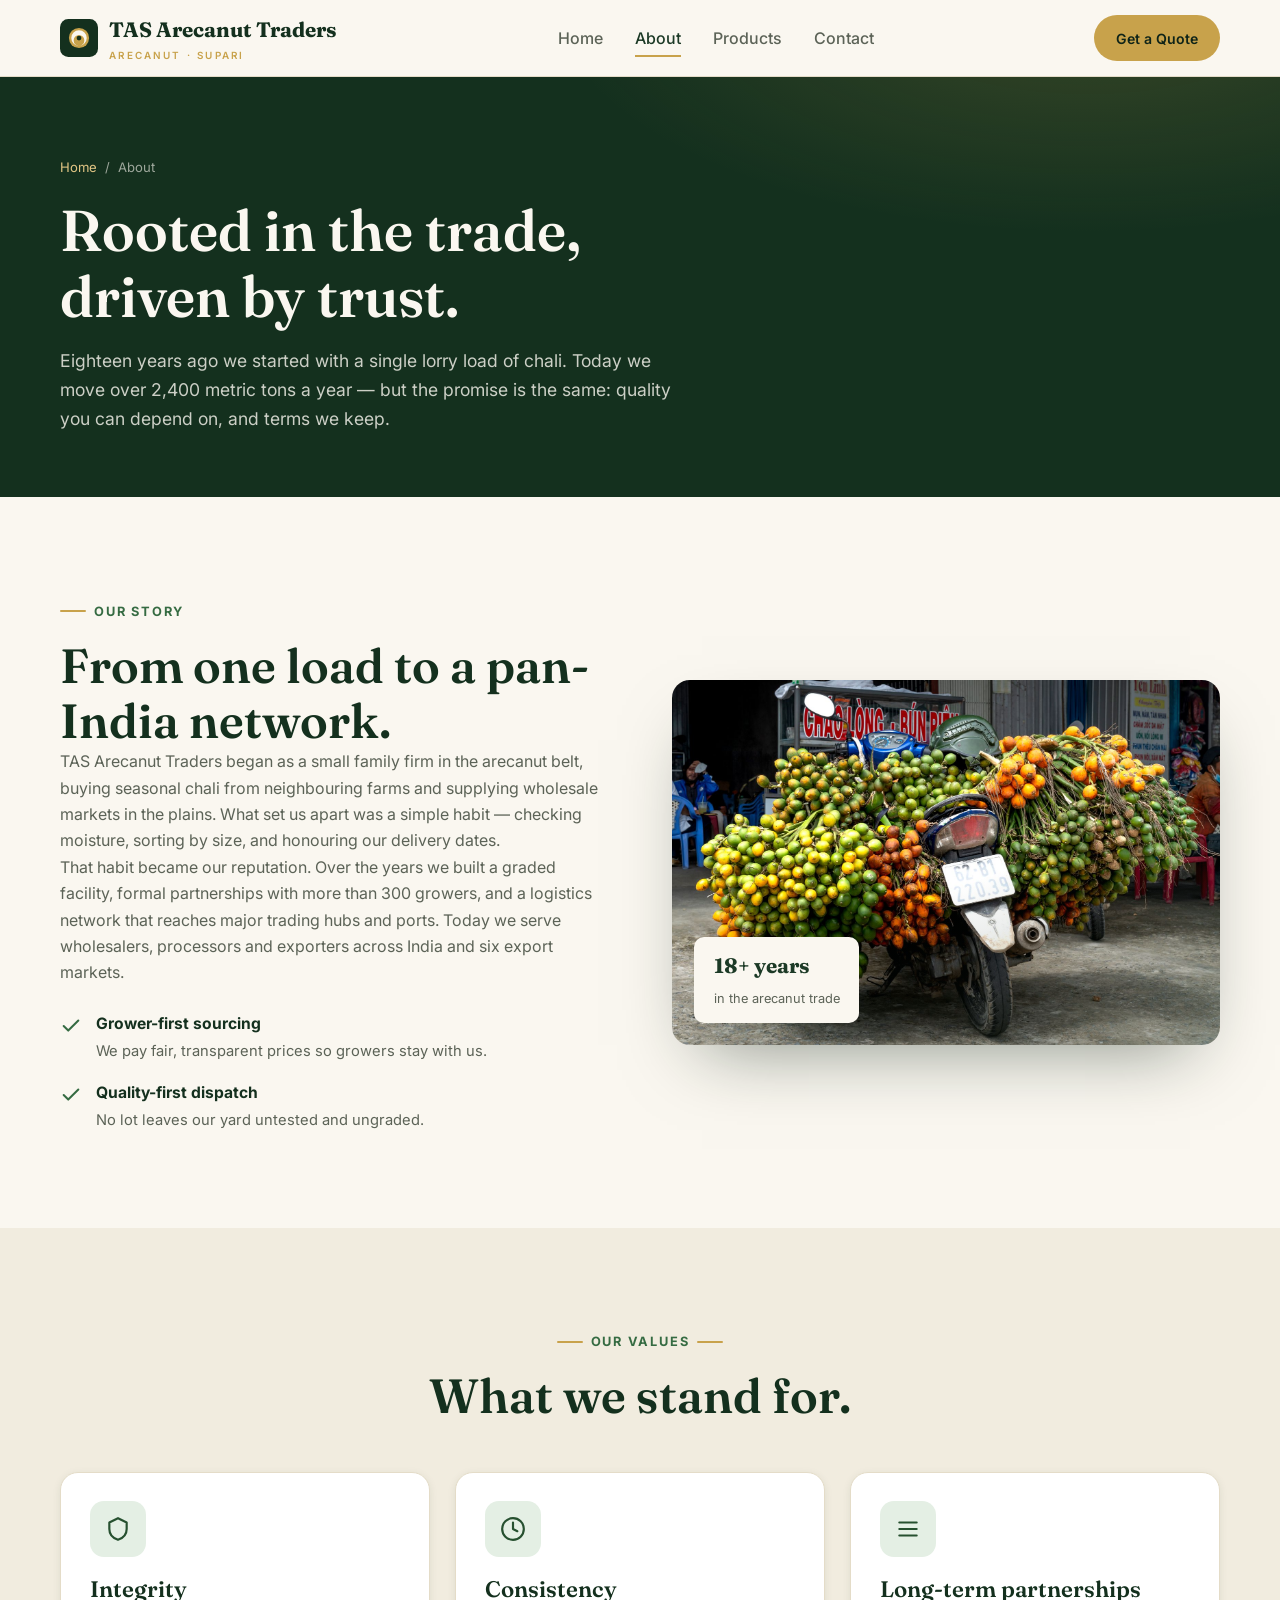
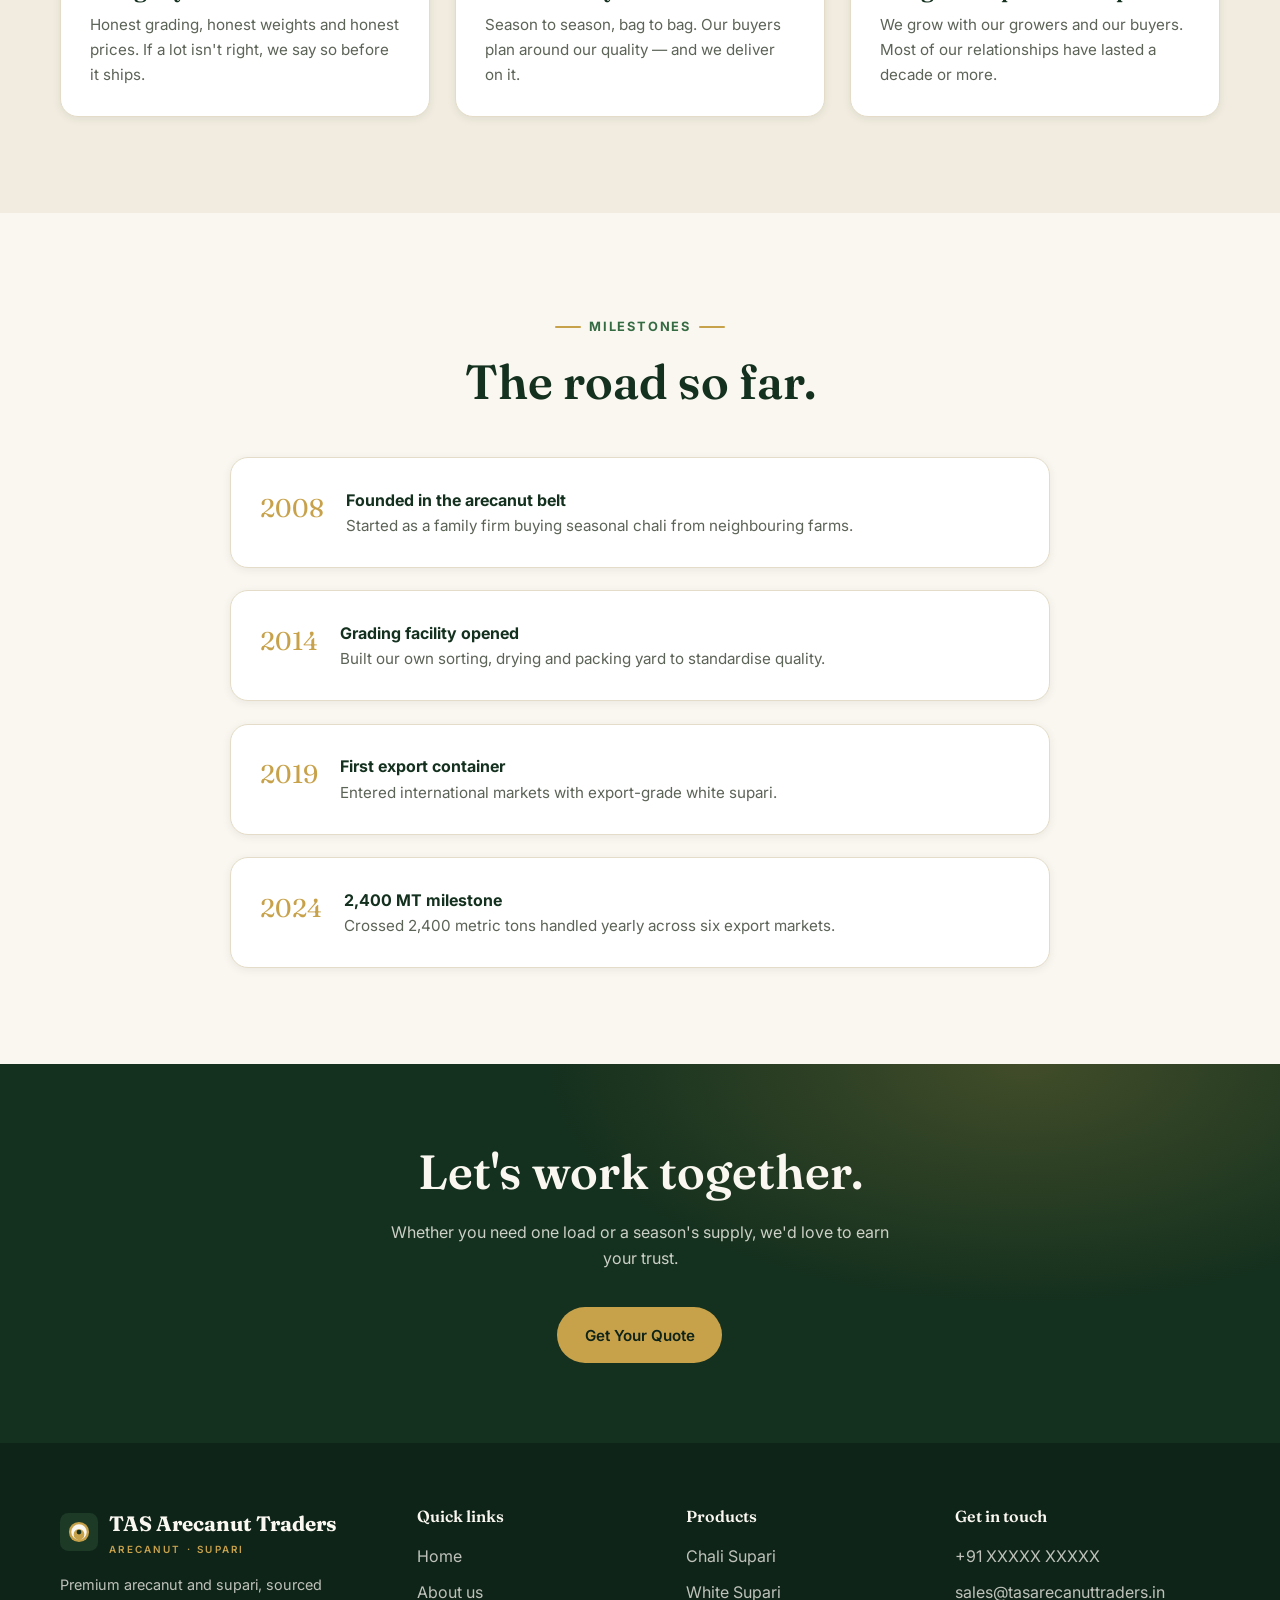
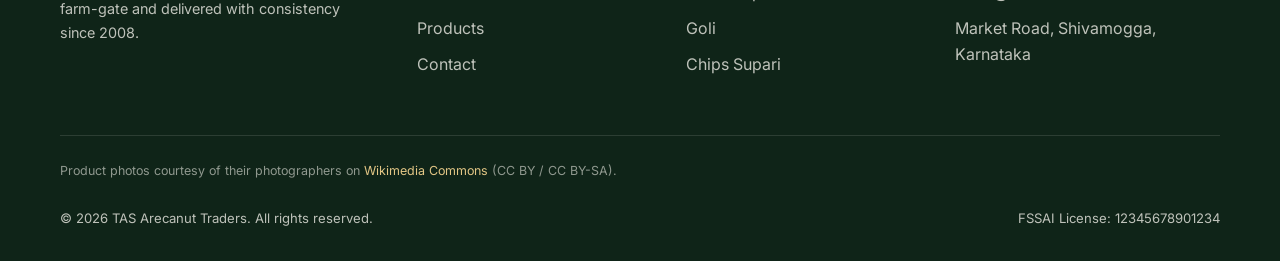
==== about.html @ ce51eee0 "TAS Arecanut Traders - company website" ====
<!DOCTYPE html>
<html lang="en">
<head>
  <meta charset="UTF-8">
  <meta name="viewport" content="width=device-width, initial-scale=1.0">
  <title>About Us — TAS Arecanut Traders</title>
  <meta name="description" content="Learn about TAS Arecanut Traders — 18 years of arecanut and supari trading, direct farm sourcing, and a commitment to consistent quality.">
  <link rel="icon" type="image/svg+xml" href="assets/favicon.svg">
  <link rel="preconnect" href="https://fonts.googleapis.com">
  <link rel="preconnect" href="https://fonts.gstatic.com" crossorigin>
  <link href="https://fonts.googleapis.com/css2?family=Fraunces:ital,wght@0,500;0,600;0,700;1,500&family=Inter:wght@400;500;600;700&display=swap" rel="stylesheet">
  <link rel="stylesheet" href="css/styles.css">
</head>
<body>

  <header class="site-header">
    <div class="container nav">
      <a class="brand" href="index.html">
        <svg viewBox="0 0 64 64" aria-hidden="true">
          <rect width="64" height="64" rx="14" fill="#14301e"/>
          <circle cx="32" cy="32" r="17" fill="#c8a24b"/>
          <path d="M32 19a13 13 0 1 0 0 26 9 9 0 0 1 0-18 9 9 0 0 1 0 18 13 13 0 1 0 0-26z" fill="#faf7f0"/>
          <circle cx="32" cy="32" r="4" fill="#14301e"/>
        </svg>
        <span>
          TAS Arecanut Traders
          <span class="brand-sub">Arecanut · Supari</span>
        </span>
      </a>
      <nav class="nav-links" aria-label="Primary">
        <a href="index.html">Home</a>
        <a href="about.html" class="active">About</a>
        <a href="products.html">Products</a>
        <a href="contact.html">Contact</a>
      </nav>
      <div class="nav-cta">
        <a href="contact.html" class="btn btn-gold">Get a Quote</a>
        <button class="nav-toggle" aria-label="Toggle menu">
          <span></span><span></span><span></span>
        </button>
      </div>
    </div>
  </header>

  <!-- ============ Page hero ============ -->
  <section class="page-hero">
    <div class="container reveal">
      <nav class="breadcrumb" aria-label="Breadcrumb">
        <a href="index.html">Home</a><span>/</span><span>About</span>
      </nav>
      <h1>Rooted in the trade,<br>driven by trust.</h1>
      <p>Eighteen years ago we started with a single lorry load of chali. Today we move over 2,400 metric tons a year — but the promise is the same: quality you can depend on, and terms we keep.</p>
    </div>
  </section>

  <!-- ============ Story ============ -->
  <section class="section">
    <div class="container split">
      <div class="reveal">
        <p class="kicker">Our story</p>
        <h2>From one load to a pan-India network.</h2>
        <p class="lede" style="color:var(--muted)">
          TAS Arecanut Traders began as a small family firm in the arecanut belt, buying
          seasonal chali from neighbouring farms and supplying wholesale markets in the
          plains. What set us apart was a simple habit — checking moisture, sorting by
          size, and honouring our delivery dates.
        </p>
        <p class="lede" style="color:var(--muted)">
          That habit became our reputation. Over the years we built a graded facility,
          formal partnerships with more than 300 growers, and a logistics network that
          reaches major trading hubs and ports. Today we serve wholesalers, processors
          and exporters across India and six export markets.
        </p>
        <ul class="feature-list">
          <li>
            <svg width="22" height="22" viewBox="0 0 24 24" fill="none" stroke="currentColor" stroke-width="2.2" stroke-linecap="round" stroke-linejoin="round"><path d="M20 6L9 17l-5-5"/></svg>
            <div><b>Grower-first sourcing</b><span>We pay fair, transparent prices so growers stay with us.</span></div>
          </li>
          <li>
            <svg width="22" height="22" viewBox="0 0 24 24" fill="none" stroke="currentColor" stroke-width="2.2" stroke-linecap="round" stroke-linejoin="round"><path d="M20 6L9 17l-5-5"/></svg>
            <div><b>Quality-first dispatch</b><span>No lot leaves our yard untested and ungraded.</span></div>
          </li>
        </ul>
      </div>
      <div class="visual reveal">
        <img src="assets/images/market.jpg" alt="Market scene with fresh arecanut" loading="lazy">
        <div class="badge">
          <b>18+ years</b>
          <span>in the arecanut trade</span>
        </div>
      </div>
    </div>
  </section>

  <!-- ============ Values ============ -->
  <section class="section alt">
    <div class="container">
      <div class="section-head center reveal">
        <p class="kicker">Our values</p>
        <h2>What we stand for.</h2>
      </div>
      <div class="grid grid-3">
        <div class="card reveal">
          <div class="icon">
            <svg width="26" height="26" viewBox="0 0 24 24" fill="none" stroke="currentColor" stroke-width="2" stroke-linecap="round" stroke-linejoin="round"><path d="M12 2l8 4v6c0 5-3.5 8.5-8 10-4.5-1.5-8-5-8-10V6z"/></svg>
          </div>
          <h3>Integrity</h3>
          <p>Honest grading, honest weights and honest prices. If a lot isn't right, we say so before it ships.</p>
        </div>
        <div class="card reveal">
          <div class="icon">
            <svg width="26" height="26" viewBox="0 0 24 24" fill="none" stroke="currentColor" stroke-width="2" stroke-linecap="round" stroke-linejoin="round"><circle cx="12" cy="12" r="10"/><path d="M12 6v6l4 2"/></svg>
          </div>
          <h3>Consistency</h3>
          <p>Season to season, bag to bag. Our buyers plan around our quality — and we deliver on it.</p>
        </div>
        <div class="card reveal">
          <div class="icon">
            <svg width="26" height="26" viewBox="0 0 24 24" fill="none" stroke="currentColor" stroke-width="2" stroke-linecap="round" stroke-linejoin="round"><path d="M4 12h16M4 6h16M4 18h16"/></svg>
          </div>
          <h3>Long-term partnerships</h3>
          <p>We grow with our growers and our buyers. Most of our relationships have lasted a decade or more.</p>
        </div>
      </div>
    </div>
  </section>

  <!-- ============ Milestones ============ -->
  <section class="section">
    <div class="container">
      <div class="section-head center reveal">
        <p class="kicker">Milestones</p>
        <h2>The road so far.</h2>
      </div>
      <div class="split" style="grid-template-columns:1fr; gap:1.4rem; max-width:820px; margin-inline:auto">
        <div class="card reveal" style="display:flex; gap:1.4rem; align-items:flex-start">
          <span style="font-family:var(--font-display); font-size:1.6rem; color:var(--gold); flex:none">2008</span>
          <div><b style="color:var(--green-900)">Founded in the arecanut belt</b><p style="color:var(--muted)">Started as a family firm buying seasonal chali from neighbouring farms.</p></div>
        </div>
        <div class="card reveal" style="display:flex; gap:1.4rem; align-items:flex-start">
          <span style="font-family:var(--font-display); font-size:1.6rem; color:var(--gold); flex:none">2014</span>
          <div><b style="color:var(--green-900)">Grading facility opened</b><p style="color:var(--muted)">Built our own sorting, drying and packing yard to standardise quality.</p></div>
        </div>
        <div class="card reveal" style="display:flex; gap:1.4rem; align-items:flex-start">
          <span style="font-family:var(--font-display); font-size:1.6rem; color:var(--gold); flex:none">2019</span>
          <div><b style="color:var(--green-900)">First export container</b><p style="color:var(--muted)">Entered international markets with export-grade white supari.</p></div>
        </div>
        <div class="card reveal" style="display:flex; gap:1.4rem; align-items:flex-start">
          <span style="font-family:var(--font-display); font-size:1.6rem; color:var(--gold); flex:none">2024</span>
          <div><b style="color:var(--green-900)">2,400 MT milestone</b><p style="color:var(--muted)">Crossed 2,400 metric tons handled yearly across six export markets.</p></div>
        </div>
      </div>
    </div>
  </section>

  <!-- ============ CTA ============ -->
  <section class="cta-band">
    <div class="container reveal">
      <h2>Let's work together.</h2>
      <p>Whether you need one load or a season's supply, we'd love to earn your trust.</p>
      <a href="contact.html" class="btn btn-gold">Get Your Quote</a>
    </div>
  </section>

  <footer class="site-footer">
    <div class="container">
      <div class="footer-grid">
        <div>
          <a class="brand" href="index.html">
            <svg viewBox="0 0 64 64" aria-hidden="true">
              <rect width="64" height="64" rx="14" fill="#1c3a26"/>
              <circle cx="32" cy="32" r="17" fill="#c8a24b"/>
              <path d="M32 19a13 13 0 1 0 0 26 9 9 0 0 1 0-18 9 9 0 0 1 0 18 13 13 0 1 0 0-26z" fill="#faf7f0"/>
              <circle cx="32" cy="32" r="4" fill="#14301e"/>
            </svg>
            <span>
              TAS Arecanut Traders
              <span class="brand-sub">Arecanut · Supari</span>
            </span>
          </a>
          <p class="about-text" style="margin-top:1rem">Premium arecanut and supari, sourced farm-gate and delivered with consistency since 2008.</p>
        </div>
        <div>
          <h4>Quick links</h4>
          <ul>
            <li><a href="index.html">Home</a></li>
            <li><a href="about.html">About us</a></li>
            <li><a href="products.html">Products</a></li>
            <li><a href="contact.html">Contact</a></li>
          </ul>
        </div>
        <div>
          <h4>Products</h4>
          <ul>
            <li><a href="products.html">Chali Supari</a></li>
            <li><a href="products.html">White Supari</a></li>
            <li><a href="products.html">Goli</a></li>
            <li><a href="products.html">Chips Supari</a></li>
          </ul>
        </div>
        <div>
          <h4>Get in touch</h4>
          <ul>
            <li>+91 XXXXX XXXXX</li>
            <li>sales@tasarecanuttraders.in</li>
            <li>Market Road, Shivamogga, Karnataka</li>
          </ul>
        </div>
      </div>
      <div class="footer-credits">
        Product photos courtesy of their photographers on
        <a href="https://commons.wikimedia.org/wiki/Category:Areca_catechu" target="_blank" rel="noopener">Wikimedia Commons</a>
        (CC BY / CC BY-SA).
      </div>
      <div class="footer-bottom">
        <span>© <span id="year"></span> TAS Arecanut Traders. All rights reserved.</span>
        <span>FSSAI License: 12345678901234</span>
      </div>
    </div>
  </footer>

  <button class="to-top" aria-label="Back to top">
    <svg width="18" height="18" viewBox="0 0 24 24" fill="none" stroke="currentColor" stroke-width="2.5" stroke-linecap="round"><path d="M12 19V5"/><path d="M5 12l7-7 7 7"/></svg>
  </button>

  <script src="js/main.js"></script>
</body>
</html>
---- css/styles.css ----
/* ============================================================
   TAS Arecanut Traders — Global Styles
   ============================================================ */

:root {
  --green-950: #0f2418;
  --green-900: #14301e;
  --green-800: #1c3a26;
  --green-700: #26502f;
  --green-600: #356b42;
  --green-500: #4a8a58;
  --green-100: #e4efe4;
  --green-50: #f1f6ef;
  --gold: #c8a24b;
  --gold-light: #e2c685;
  --brown: #6e4c2c;
  --cream: #faf7f0;
  --sand: #f1ecdf;
  --ink: #1f241c;
  --muted: #5c6357;
  --line: #e4dcc8;
  --white: #ffffff;
  --radius: 18px;
  --radius-sm: 10px;
  --shadow-sm: 0 2px 8px rgba(20, 48, 30, 0.08);
  --shadow-md: 0 14px 40px -18px rgba(20, 48, 30, 0.35);
  --shadow-lg: 0 30px 70px -30px rgba(15, 36, 24, 0.5);
  --font-body: "Inter", -apple-system, BlinkMacSystemFont, "Segoe UI", sans-serif;
  --font-display: "Fraunces", Georgia, "Times New Roman", serif;
}

/* ---------- Reset ---------- */
*,
*::before,
*::after {
  box-sizing: border-box;
  margin: 0;
  padding: 0;
}

html {
  scroll-behavior: smooth;
  -webkit-text-size-adjust: 100%;
}

body {
  font-family: var(--font-body);
  background: var(--cream);
  color: var(--ink);
  line-height: 1.65;
  font-size: 16px;
  overflow-x: hidden;
}

img {
  max-width: 100%;
  display: block;
}

a {
  color: inherit;
  text-decoration: none;
}

ul {
  list-style: none;
}

button {
  font-family: inherit;
  cursor: pointer;
}

/* ---------- Typography ---------- */
h1, h2, h3, h4 {
  font-family: var(--font-display);
  font-weight: 600;
  line-height: 1.15;
  color: var(--green-900);
}

.display {
  font-size: clamp(2.5rem, 6vw, 4.6rem);
}

h2 {
  font-size: clamp(2rem, 4vw, 3rem);
}

h3 {
  font-size: 1.4rem;
}

.section-head {
  max-width: 720px;
  margin-bottom: 3rem;
}

.section-head.center {
  margin-inline: auto;
  text-align: center;
}

.kicker {
  display: inline-flex;
  align-items: center;
  gap: 0.5rem;
  font-size: 0.8rem;
  font-weight: 700;
  letter-spacing: 0.14em;
  text-transform: uppercase;
  color: var(--green-600);
  margin-bottom: 1rem;
}

.kicker::before {
  content: "";
  width: 26px;
  height: 2px;
  background: var(--gold);
  border-radius: 2px;
}

.section-head.center .kicker::after {
  content: "";
  width: 26px;
  height: 2px;
  background: var(--gold);
  border-radius: 2px;
}

.section-head p.lede {
  color: var(--muted);
  font-size: 1.1rem;
  margin-top: 1rem;
}

/* ---------- Layout ---------- */
.container {
  width: min(1160px, 92%);
  margin-inline: auto;
}

.section {
  padding: 6rem 0;
}

section.alt {
  background: var(--sand);
}

.bg-green {
  background: var(--green-900);
  color: var(--cream);
}

.bg-green h2,
.bg-green h3,
.bg-green .display {
  color: var(--cream);
}

/* ---------- Buttons ---------- */
.btn {
  display: inline-flex;
  align-items: center;
  justify-content: center;
  gap: 0.5rem;
  font-weight: 600;
  font-size: 0.95rem;
  padding: 0.85rem 1.6rem;
  border-radius: 999px;
  border: 2px solid transparent;
  transition: transform 0.2s ease, box-shadow 0.2s ease, background 0.2s ease, color 0.2s ease;
  will-change: transform;
}

.btn-gold {
  background: var(--gold);
  color: var(--green-950);
}

.btn-gold:hover {
  background: var(--gold-light);
  transform: translateY(-2px);
  box-shadow: 0 12px 26px -12px rgba(200, 162, 75, 0.8);
}

.btn-outline-light {
  border-color: rgba(250, 247, 240, 0.5);
  color: var(--cream);
}

.btn-outline-light:hover {
  background: rgba(250, 247, 240, 0.12);
  transform: translateY(-2px);
}

.btn-outline-dark {
  border-color: var(--green-700);
  color: var(--green-800);
}

.btn-outline-dark:hover {
  background: var(--green-700);
  color: var(--cream);
  transform: translateY(-2px);
}

/* ---------- Header ---------- */
.site-header {
  position: sticky;
  top: 0;
  z-index: 50;
  background: rgba(250, 247, 240, 0.92);
  backdrop-filter: blur(10px);
  -webkit-backdrop-filter: blur(10px);
  border-bottom: 1px solid var(--line);
}

.nav {
  display: flex;
  align-items: center;
  justify-content: space-between;
  height: 76px;
}

.brand {
  display: flex;
  align-items: center;
  gap: 0.7rem;
  font-family: var(--font-display);
  font-weight: 700;
  font-size: 1.3rem;
  color: var(--green-900);
}

.brand svg {
  width: 38px;
  height: 38px;
}

.brand .brand-sub {
  display: block;
  font-family: var(--font-body);
  font-size: 0.62rem;
  font-weight: 600;
  letter-spacing: 0.22em;
  text-transform: uppercase;
  color: var(--gold);
}

.nav-links {
  display: flex;
  align-items: center;
  gap: 2rem;
}

.nav-links a {
  font-weight: 500;
  color: var(--muted);
  position: relative;
  transition: color 0.2s ease;
}

.nav-links a::after {
  content: "";
  position: absolute;
  left: 0;
  bottom: -6px;
  width: 0;
  height: 2px;
  background: var(--gold);
  transition: width 0.25s ease;
}

.nav-links a:hover,
.nav-links a.active {
  color: var(--green-800);
}

.nav-links a:hover::after,
.nav-links a.active::after {
  width: 100%;
}

.nav-cta {
  display: flex;
  align-items: center;
  gap: 1.2rem;
}

.nav-cta .btn {
  padding: 0.6rem 1.25rem;
  font-size: 0.88rem;
}

.nav-toggle {
  display: none;
  background: none;
  border: none;
  flex-direction: column;
  gap: 5px;
  padding: 6px;
}

.nav-toggle span {
  width: 24px;
  height: 2px;
  background: var(--green-900);
  border-radius: 2px;
  transition: transform 0.3s ease, opacity 0.3s ease;
}

/* ---------- Hero ---------- */
.hero {
  position: relative;
  background:
    radial-gradient(1000px 500px at 85% -10%, rgba(200, 162, 75, 0.22), transparent 60%),
    linear-gradient(135deg, var(--green-950) 0%, var(--green-800) 60%, var(--green-700) 100%);
  color: var(--cream);
  overflow: hidden;
}

.hero::after {
  content: "";
  position: absolute;
  inset: 0;
  background-image: radial-gradient(rgba(250, 247, 240, 0.06) 1px, transparent 1px);
  background-size: 26px 26px;
  pointer-events: none;
}

.hero-inner {
  position: relative;
  z-index: 2;
  display: grid;
  grid-template-columns: 1.15fr 0.85fr;
  align-items: center;
  gap: 3.5rem;
  padding: 6rem 0 7rem;
}

.hero h1 {
  color: var(--cream);
  margin-bottom: 1.4rem;
}

.hero h1 .accent {
  color: var(--gold-light);
  font-style: italic;
}

.hero p.lede {
  color: rgba(250, 247, 240, 0.82);
  font-size: 1.12rem;
  max-width: 540px;
  margin-bottom: 2.2rem;
}

.hero-actions {
  display: flex;
  flex-wrap: wrap;
  gap: 1rem;
  margin-bottom: 2.8rem;
}

.hero-trust {
  display: flex;
  flex-wrap: wrap;
  gap: 2.2rem;
  padding-top: 2rem;
  border-top: 1px solid rgba(250, 247, 240, 0.18);
}

.hero-trust .stat {
  display: flex;
  flex-direction: column;
}

.hero-trust .stat b {
  font-family: var(--font-display);
  font-size: 1.7rem;
  color: var(--gold-light);
}

.hero-trust .stat span {
  font-size: 0.85rem;
  color: rgba(250, 247, 240, 0.7);
}

/* Hero card */
.hero-card {
  background: rgba(255, 255, 255, 0.05);
  border: 1px solid rgba(250, 247, 240, 0.15);
  border-radius: var(--radius);
  padding: 1.6rem;
  backdrop-filter: blur(6px);
}

.hero-card .card-label {
  font-size: 0.72rem;
  font-weight: 700;
  letter-spacing: 0.18em;
  text-transform: uppercase;
  color: var(--gold);
  margin-bottom: 1rem;
}

.hero-card ul li {
  display: flex;
  align-items: center;
  gap: 0.7rem;
  padding: 0.65rem 0;
  border-bottom: 1px dashed rgba(250, 247, 240, 0.14);
  font-size: 0.95rem;
}

.hero-card ul li:last-child {
  border-bottom: none;
}

.hero-card ul li svg {
  flex: none;
  color: var(--gold-light);
}

.hero-card .seal {
  display: flex;
  align-items: center;
  gap: 1rem;
  margin-top: 1.2rem;
  padding: 1rem;
  border-radius: var(--radius-sm);
  background: rgba(200, 162, 75, 0.12);
}

.hero-card .seal svg {
  width: 46px;
  height: 46px;
  flex: none;
}

.hero-card .seal b {
  display: block;
  font-family: var(--font-display);
  font-size: 1.05rem;
  color: var(--gold-light);
}

.hero-card .seal span {
  font-size: 0.82rem;
  color: rgba(250, 247, 240, 0.72);
}

/* ---------- Marquee ---------- */
.marquee {
  background: var(--gold);
  color: var(--green-950);
  overflow: hidden;
  padding: 0.7rem 0;
}

.marquee-track {
  display: flex;
  gap: 3rem;
  width: max-content;
  animation: marquee 30s linear infinite;
  font-weight: 700;
  font-size: 0.95rem;
  letter-spacing: 0.08em;
  text-transform: uppercase;
}

.marquee-track span {
  display: inline-flex;
  align-items: center;
  gap: 3rem;
  white-space: nowrap;
}

.marquee-track span::after {
  content: "✦";
  color: var(--green-800);
}

@keyframes marquee {
  from { transform: translateX(0); }
  to { transform: translateX(-50%); }
}

/* ---------- Cards ---------- */
.grid {
  display: grid;
  gap: 1.6rem;
}

.grid-3 {
  grid-template-columns: repeat(3, 1fr);
}

.grid-2 {
  grid-template-columns: repeat(2, 1fr);
}

.grid-4 {
  grid-template-columns: repeat(4, 1fr);
}

.card {
  background: var(--white);
  border: 1px solid var(--line);
  border-radius: var(--radius);
  padding: 1.8rem;
  box-shadow: var(--shadow-sm);
  transition: transform 0.25s ease, box-shadow 0.25s ease;
}

.card:hover {
  transform: translateY(-6px);
  box-shadow: var(--shadow-md);
}

.card .icon {
  width: 56px;
  height: 56px;
  border-radius: 14px;
  display: grid;
  place-items: center;
  background: var(--green-100);
  color: var(--green-700);
  margin-bottom: 1.2rem;
}

.card h3 {
  margin-bottom: 0.6rem;
}

.card p {
  color: var(--muted);
  font-size: 0.95rem;
}

/* Product card */
.product-card {
  overflow: hidden;
  padding: 0;
  display: flex;
  flex-direction: column;
}

.product-card .art {
  height: 200px;
  overflow: hidden;
  background: var(--sand);
}

.product-card .art img {
  width: 100%;
  height: 100%;
  object-fit: cover;
  transition: transform 0.4s ease;
}

.product-card:hover .art img {
  transform: scale(1.06);
}

.product-card .body {
  padding: 1.4rem 1.6rem 1.8rem;
}

.product-card .tag {
  display: inline-block;
  font-size: 0.7rem;
  font-weight: 700;
  letter-spacing: 0.12em;
  text-transform: uppercase;
  color: var(--brown);
  background: rgba(110, 76, 44, 0.1);
  padding: 0.2rem 0.6rem;
  border-radius: 999px;
  margin-bottom: 0.8rem;
}

.product-card .body h3 {
  margin-bottom: 0.5rem;
}

.product-card .body p {
  font-size: 0.92rem;
}

.product-card .foot {
  margin-top: 1.1rem;
  display: flex;
  align-items: center;
  justify-content: space-between;
  font-size: 0.88rem;
}

.product-card .foot .spec {
  color: var(--muted);
}

.product-card .foot .arrow {
  color: var(--green-600);
  font-weight: 700;
}

/* ---------- Feature row ---------- */
.split {
  display: grid;
  grid-template-columns: 1fr 1fr;
  gap: 4rem;
  align-items: center;
}

.split .visual {
  position: relative;
  border-radius: var(--radius);
  overflow: hidden;
  box-shadow: var(--shadow-lg);
}

.split .visual img {
  width: 100%;
  height: 100%;
  object-fit: cover;
}

.split .visual::after {
  content: "";
  position: absolute;
  inset: 0;
  border-radius: var(--radius);
  background: linear-gradient(160deg, transparent 55%, rgba(15, 36, 24, 0.35));
}

.split .visual .badge {
  position: absolute;
  z-index: 2;
  bottom: 1.4rem;
  left: 1.4rem;
  background: var(--cream);
  border-radius: var(--radius-sm);
  padding: 0.8rem 1.2rem;
  box-shadow: var(--shadow-md);
}

.split .visual .badge b {
  font-family: var(--font-display);
  font-size: 1.3rem;
  color: var(--green-800);
  display: block;
}

.split .visual .badge span {
  font-size: 0.8rem;
  color: var(--muted);
}

.feature-list {
  margin-top: 1.6rem;
  display: grid;
  gap: 1rem;
}

.feature-list li {
  display: flex;
  gap: 0.9rem;
  align-items: flex-start;
}

.feature-list li svg {
  flex: none;
  margin-top: 4px;
  color: var(--green-600);
}

.feature-list li b {
  color: var(--green-900);
  display: block;
  font-size: 0.98rem;
}

.feature-list li span {
  color: var(--muted);
  font-size: 0.92rem;
}

/* ---------- Stats band ---------- */
.stats-band {
  background: var(--green-800);
  color: var(--cream);
}

.stats-grid {
  display: grid;
  grid-template-columns: repeat(4, 1fr);
  gap: 2rem;
  text-align: center;
}

.stat-item b {
  font-family: var(--font-display);
  font-size: clamp(2.2rem, 4vw, 3.2rem);
  color: var(--gold-light);
  display: block;
}

.stat-item span {
  font-size: 0.9rem;
  color: rgba(250, 247, 240, 0.75);
}

/* ---------- Steps / process ---------- */
.steps {
  display: grid;
  grid-template-columns: repeat(5, 1fr);
  gap: 1.4rem;
  counter-reset: step;
}

.step {
  position: relative;
  background: var(--white);
  border: 1px solid var(--line);
  border-radius: var(--radius);
  padding: 1.6rem 1.3rem 1.4rem;
  text-align: center;
  box-shadow: var(--shadow-sm);
}

.step::before {
  counter-increment: step;
  content: counter(step, decimal-leading-zero);
  font-family: var(--font-display);
  font-size: 1.15rem;
  color: var(--gold);
  background: var(--sand);
  width: 40px;
  height: 40px;
  border-radius: 50%;
  display: grid;
  place-items: center;
  margin: 0 auto 1rem;
}

.step h4 {
  font-size: 1rem;
  margin-bottom: 0.4rem;
}

.step p {
  font-size: 0.84rem;
  color: var(--muted);
}

/* ---------- Testimonials ---------- */
.testimonials {
  display: grid;
  grid-template-columns: repeat(3, 1fr);
  gap: 1.6rem;
}

.testimonial {
  background: var(--white);
  border: 1px solid var(--line);
  border-radius: var(--radius);
  padding: 1.8rem;
  display: flex;
  flex-direction: column;
  gap: 1.2rem;
  box-shadow: var(--shadow-sm);
}

.testimonial .stars {
  color: var(--gold);
  letter-spacing: 0.15em;
}

.testimonial blockquote {
  color: var(--ink);
  font-size: 0.98rem;
  flex: 1;
}

.testimonial .who {
  display: flex;
  align-items: center;
  gap: 0.8rem;
}

.testimonial .avatar {
  width: 44px;
  height: 44px;
  border-radius: 50%;
  background: var(--green-100);
  color: var(--green-700);
  display: grid;
  place-items: center;
  font-weight: 700;
  font-family: var(--font-display);
  flex: none;
}

.testimonial .who b {
  display: block;
  font-size: 0.95rem;
  color: var(--green-900);
}

.testimonial .who span {
  font-size: 0.82rem;
  color: var(--muted);
}

/* ---------- CTA band ---------- */
.cta-band {
  background:
    radial-gradient(800px 400px at 80% 0%, rgba(200, 162, 75, 0.25), transparent 60%),
    var(--green-900);
  text-align: center;
  padding: 5rem 0;
}

.cta-band h2 {
  color: var(--cream);
  max-width: 640px;
  margin: 0 auto 1.2rem;
}

.cta-band p {
  color: rgba(250, 247, 240, 0.8);
  max-width: 520px;
  margin: 0 auto 2.2rem;
}

/* ---------- Footer ---------- */
.site-footer {
  background: var(--green-950);
  color: rgba(250, 247, 240, 0.75);
  padding: 4rem 0 2rem;
}

.footer-grid {
  display: grid;
  grid-template-columns: 1.4fr 1fr 1fr 1.2fr;
  gap: 3rem;
  padding-bottom: 3rem;
  border-bottom: 1px solid rgba(250, 247, 240, 0.12);
}

.footer-grid .brand {
  color: var(--cream);
  margin-bottom: 1rem;
}

.footer-grid h4 {
  color: var(--cream);
  font-size: 1rem;
  margin-bottom: 1.1rem;
}

.footer-grid ul li {
  margin-bottom: 0.6rem;
}

.footer-grid a {
  transition: color 0.2s ease;
}

.footer-grid a:hover {
  color: var(--gold-light);
}

.footer-grid .about-text {
  font-size: 0.9rem;
  max-width: 300px;
}

.footer-credits {
  padding-top: 1.6rem;
  font-size: 0.78rem;
  color: rgba(250, 247, 240, 0.55);
}

.footer-credits a {
  color: var(--gold-light);
}

.footer-credits a:hover {
  text-decoration: underline;
}

.footer-bottom {
  display: flex;
  justify-content: space-between;
  align-items: center;
  gap: 1rem;
  padding-top: 1.6rem;
  font-size: 0.82rem;
}

/* ---------- Page hero (inner pages) ---------- */
.page-hero {
  background:
    radial-gradient(900px 400px at 85% -20%, rgba(200, 162, 75, 0.2), transparent 60%),
    var(--green-900);
  color: var(--cream);
  padding: 5rem 0 4rem;
}

.page-hero h1 {
  color: var(--cream);
  font-size: clamp(2.2rem, 5vw, 3.6rem);
  margin-bottom: 1rem;
}

.page-hero p {
  color: rgba(250, 247, 240, 0.8);
  max-width: 620px;
  font-size: 1.1rem;
}

.breadcrumb {
  display: flex;
  gap: 0.5rem;
  align-items: center;
  font-size: 0.82rem;
  color: rgba(250, 247, 240, 0.6);
  margin-bottom: 1.2rem;
}

.breadcrumb a {
  color: var(--gold-light);
}

/* ---------- Forms ---------- */
.form-card {
  background: var(--white);
  border: 1px solid var(--line);
  border-radius: var(--radius);
  box-shadow: var(--shadow-md);
  padding: 2.2rem;
}

.form-grid {
  display: grid;
  grid-template-columns: 1fr 1fr;
  gap: 1.2rem;
}

.field {
  display: flex;
  flex-direction: column;
  gap: 0.4rem;
}

.field.full {
  grid-column: 1 / -1;
}

.field label {
  font-size: 0.85rem;
  font-weight: 600;
  color: var(--green-900);
}

.field input,
.field select,
.field textarea {
  font-family: inherit;
  font-size: 0.95rem;
  padding: 0.8rem 1rem;
  border: 1px solid var(--line);
  border-radius: var(--radius-sm);
  background: var(--green-50);
  color: var(--ink);
  transition: border-color 0.2s ease, box-shadow 0.2s ease;
}

.field input:focus,
.field select:focus,
.field textarea:focus {
  outline: none;
  border-color: var(--green-500);
  box-shadow: 0 0 0 3px rgba(74, 138, 88, 0.18);
}

.field textarea {
  resize: vertical;
  min-height: 130px;
}

.form-note {
  font-size: 0.8rem;
  color: var(--muted);
  margin-top: 0.6rem;
}

/* ---------- Contact info cards ---------- */
.contact-grid {
  display: grid;
  grid-template-columns: repeat(3, 1fr);
  gap: 1.6rem;
}

.contact-item {
  text-align: center;
  padding: 2rem 1.4rem;
}

.contact-item .icon {
  margin-inline: auto;
}

.contact-item h3 {
  font-size: 1.1rem;
}

.contact-item a {
  color: var(--green-600);
  font-weight: 600;
}

.contact-item a:hover {
  text-decoration: underline;
}

/* ---------- Tables ---------- */
.spec-table {
  width: 100%;
  border-collapse: collapse;
  background: var(--white);
  border: 1px solid var(--line);
  border-radius: var(--radius);
  overflow: hidden;
  box-shadow: var(--shadow-sm);
}

.spec-table th {
  text-align: left;
  background: var(--green-800);
  color: var(--cream);
  padding: 1rem 1.2rem;
  font-family: var(--font-display);
  font-size: 0.98rem;
}

.spec-table td {
  padding: 0.95rem 1.2rem;
  border-bottom: 1px solid var(--line);
  font-size: 0.92rem;
}

.spec-table tr:last-child td {
  border-bottom: none;
}

.spec-table tr:nth-child(even) td {
  background: var(--green-50);
}

/* ---------- Reveal on scroll ---------- */
.reveal {
  opacity: 0;
  transform: translateY(26px);
  transition: opacity 0.7s ease, transform 0.7s ease;
}

.reveal.in {
  opacity: 1;
  transform: none;
}

/* ---------- Back to top ---------- */
.to-top {
  position: fixed;
  right: 1.4rem;
  bottom: 1.4rem;
  width: 46px;
  height: 46px;
  border-radius: 50%;
  border: none;
  background: var(--green-800);
  color: var(--cream);
  display: grid;
  place-items: center;
  opacity: 0;
  pointer-events: none;
  transform: translateY(12px);
  transition: opacity 0.3s ease, transform 0.3s ease;
  box-shadow: var(--shadow-md);
  z-index: 40;
}

.to-top.show {
  opacity: 1;
  pointer-events: auto;
  transform: none;
}

/* ---------- Responsive ---------- */
@media (max-width: 1024px) {
  .grid-4 { grid-template-columns: repeat(2, 1fr); }
  .steps { grid-template-columns: repeat(3, 1fr); }
  .testimonials { grid-template-columns: repeat(2, 1fr); }
  .footer-grid { grid-template-columns: 1fr 1fr; }
}

@media (max-width: 860px) {
  .hero-inner { grid-template-columns: 1fr; padding: 4rem 0 5rem; }
  .split { grid-template-columns: 1fr; gap: 2.5rem; }
  .grid-3 { grid-template-columns: 1fr; }
  .contact-grid { grid-template-columns: 1fr; }

  .nav-links {
    position: fixed;
    inset: 76px 0 auto 0;
    flex-direction: column;
    background: var(--cream);
    border-bottom: 1px solid var(--line);
    padding: 2rem;
    gap: 1.4rem;
    transform: translateY(-120%);
    transition: transform 0.3s ease;
  }

  .nav-links.open {
    transform: none;
  }

  .nav-cta .btn { display: none; }

  .nav-toggle {
    display: flex;
  }

  .nav-toggle.open span:nth-child(1) { transform: translateY(7px) rotate(45deg); }
  .nav-toggle.open span:nth-child(2) { opacity: 0; }
  .nav-toggle.open span:nth-child(3) { transform: translateY(-7px) rotate(-45deg); }
}

@media (max-width: 640px) {
  .section { padding: 4rem 0; }
  .stats-grid { grid-template-columns: repeat(2, 1fr); gap: 1.6rem; }
  .steps { grid-template-columns: 1fr 1fr; }
  .testimonials { grid-template-columns: 1fr; }
  .form-grid { grid-template-columns: 1fr; }
  .footer-grid { grid-template-columns: 1fr; gap: 2rem; }
  .hero-trust { gap: 1.4rem; }
  .footer-bottom { flex-direction: column; text-align: center; }
}
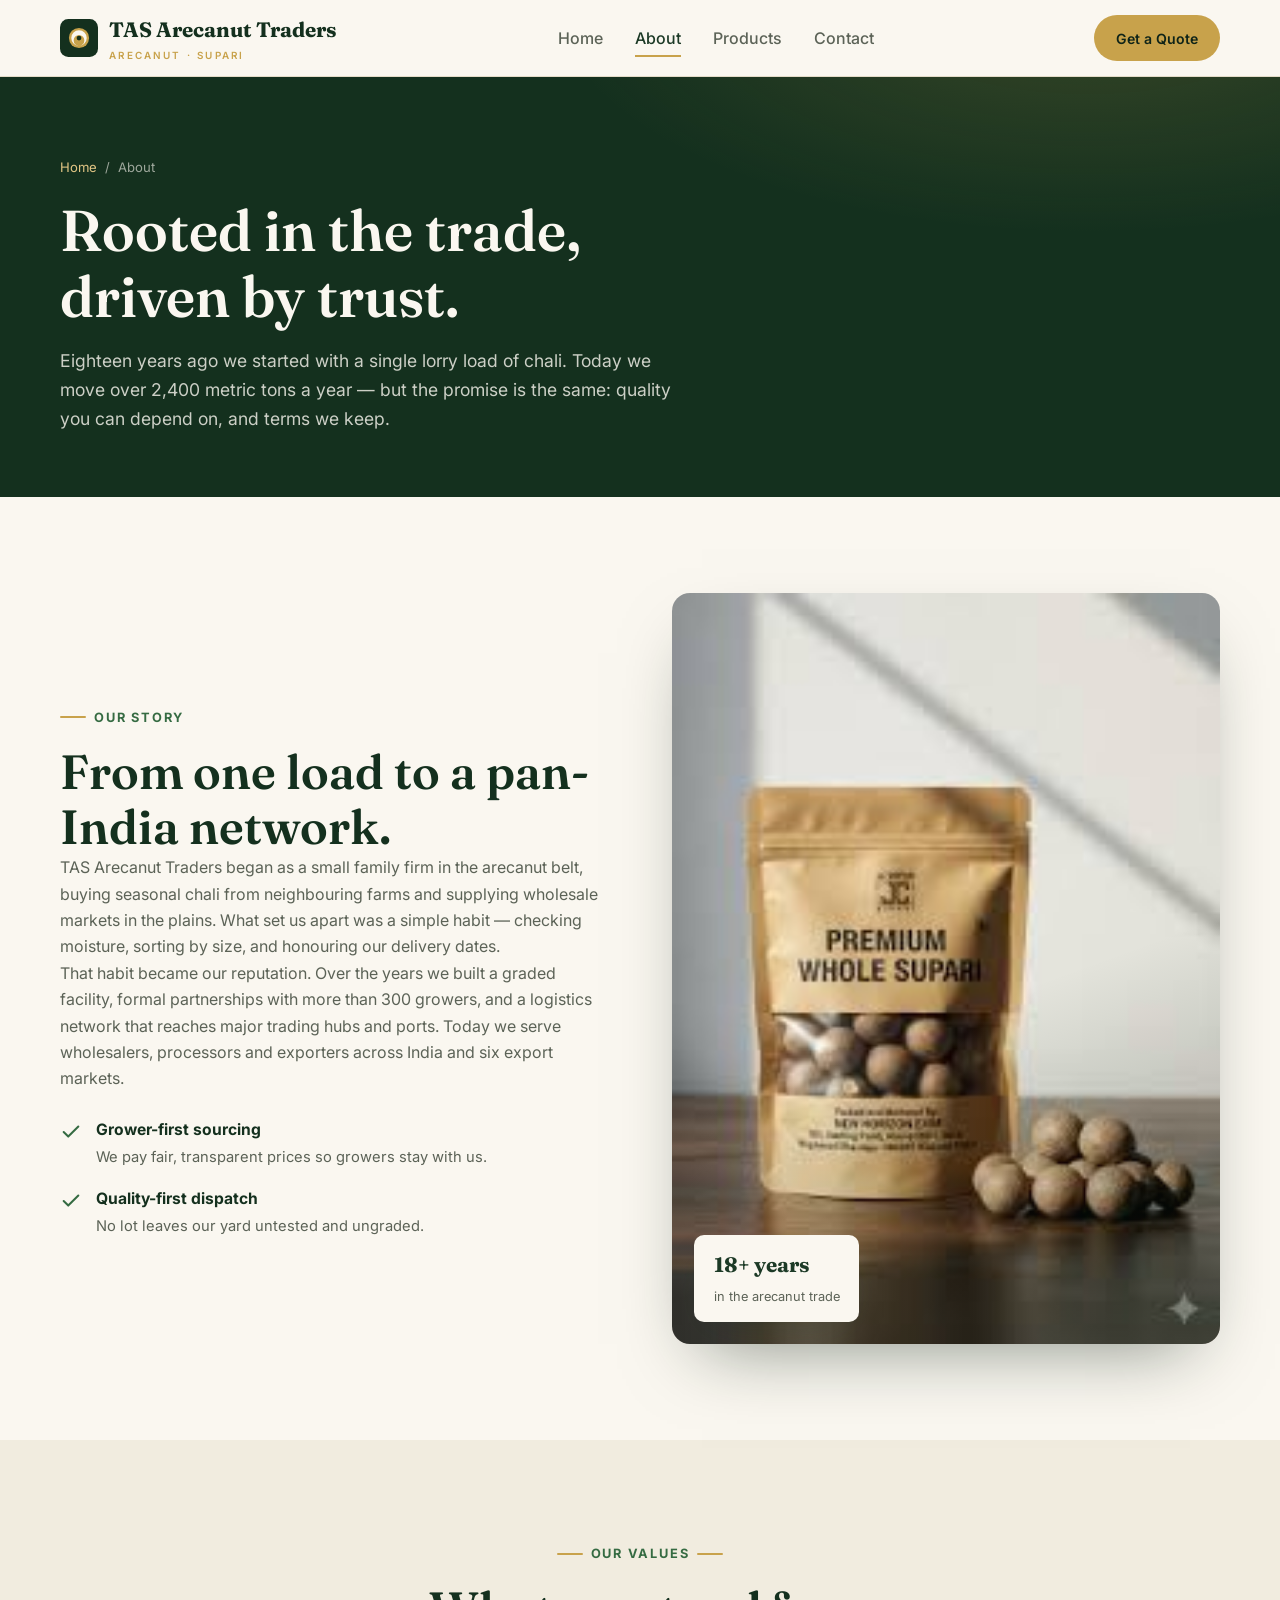
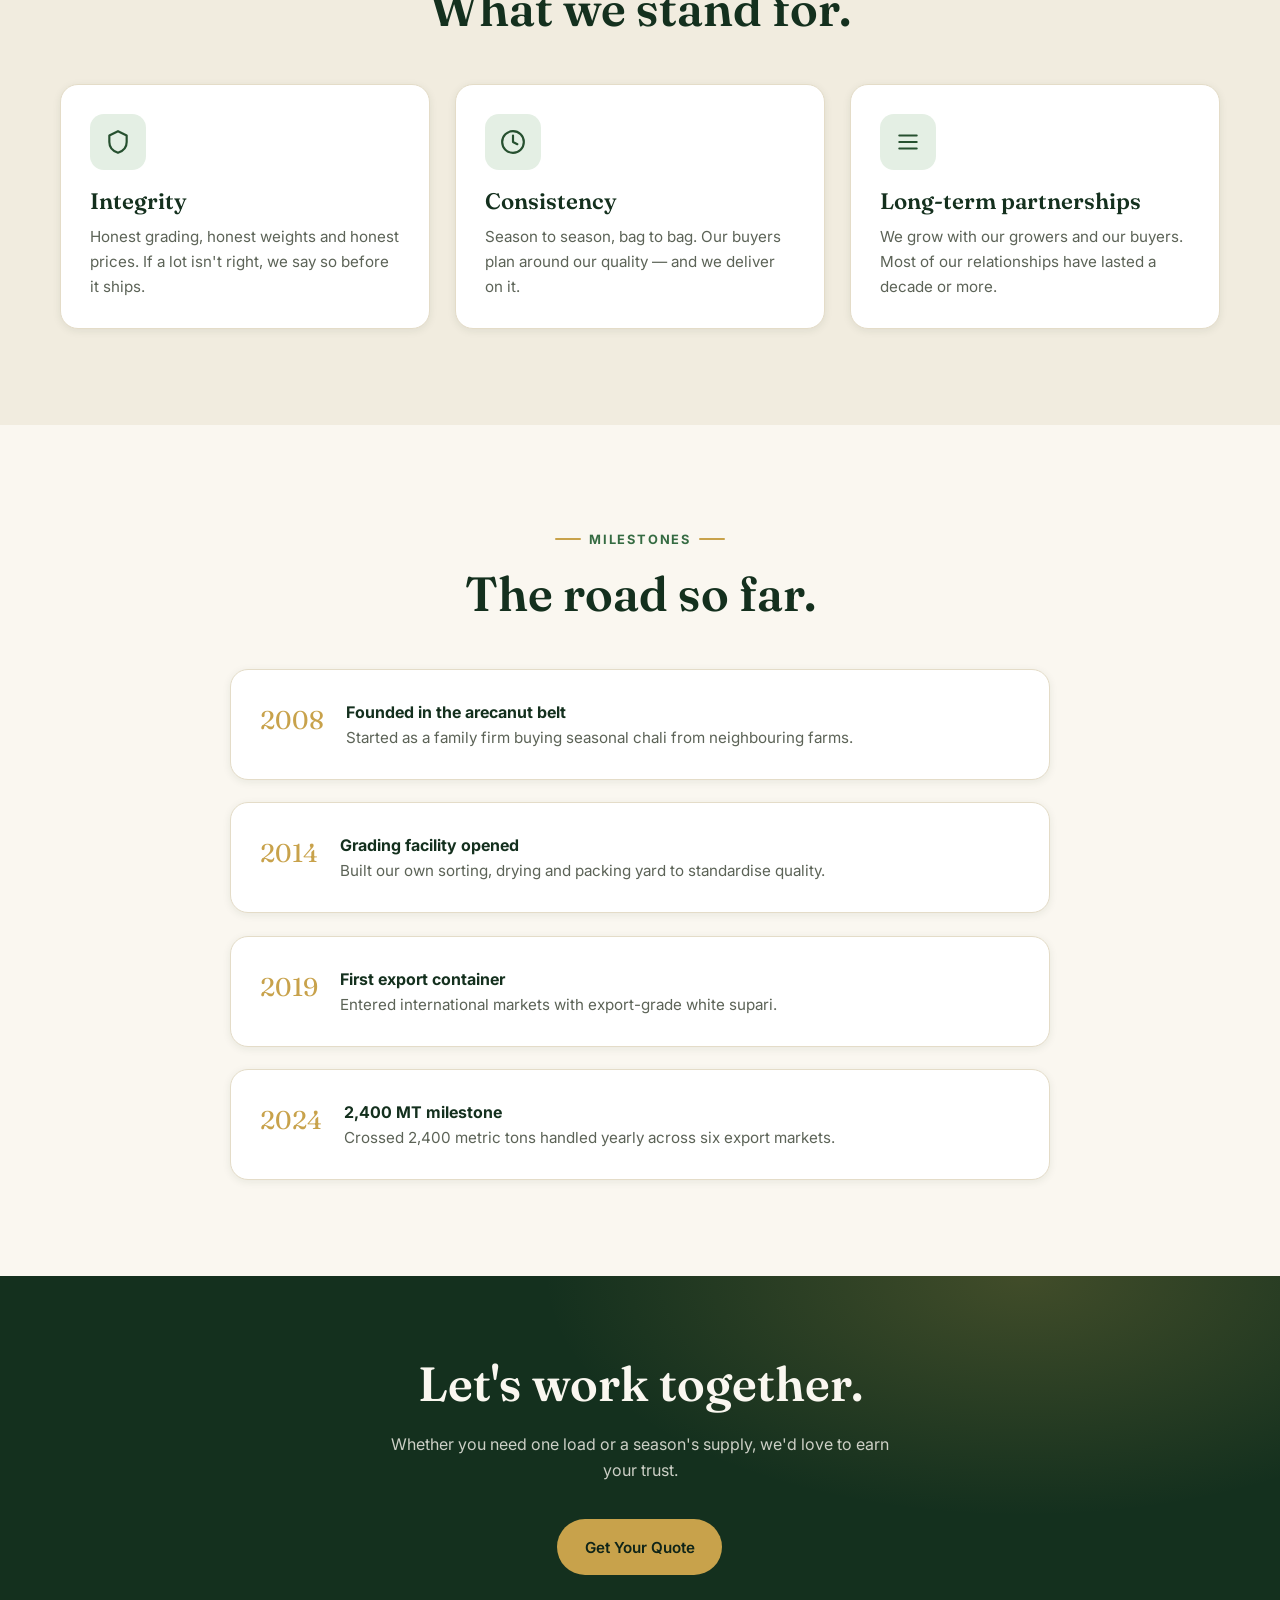
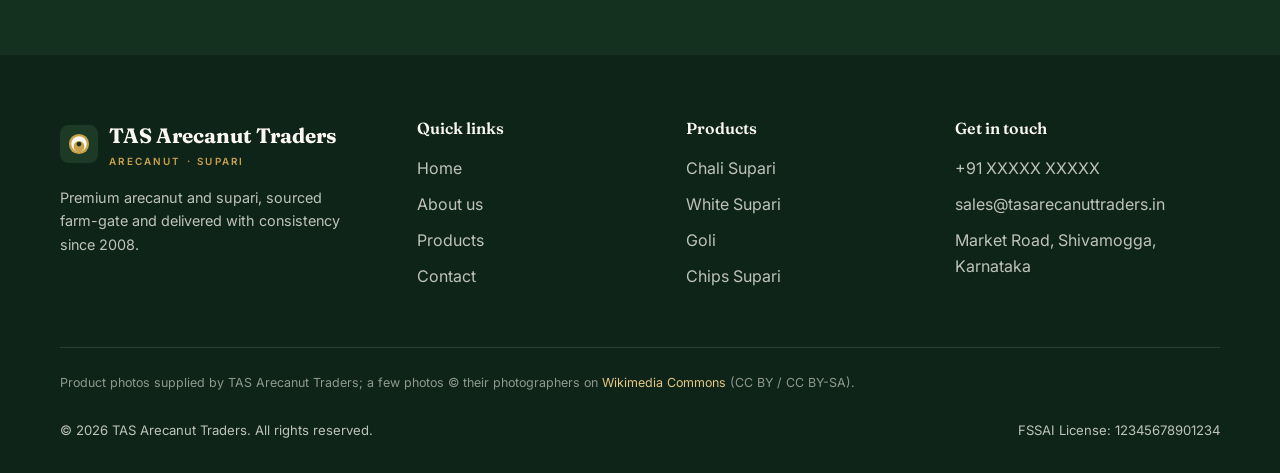
==== commit 6dc3a0d4: "Replace palm images with supari photos" ====
--- a/about.html
+++ b/about.html
@@ -83,7 +83,7 @@
         </ul>
       </div>
       <div class="visual reveal">
-        <img src="assets/images/market.jpg" alt="Market scene with fresh arecanut" loading="lazy">
+        <img src="assets/images/market.jpg" alt="Graded supari lots at our facility" loading="lazy">
         <div class="badge">
           <b>18+ years</b>
           <span>in the arecanut trade</span>
@@ -208,7 +208,7 @@
         </div>
       </div>
       <div class="footer-credits">
-        Product photos courtesy of their photographers on
+        Product photos supplied by TAS Arecanut Traders; a few photos © their photographers on
         <a href="https://commons.wikimedia.org/wiki/Category:Areca_catechu" target="_blank" rel="noopener">Wikimedia Commons</a>
         (CC BY / CC BY-SA).
       </div>
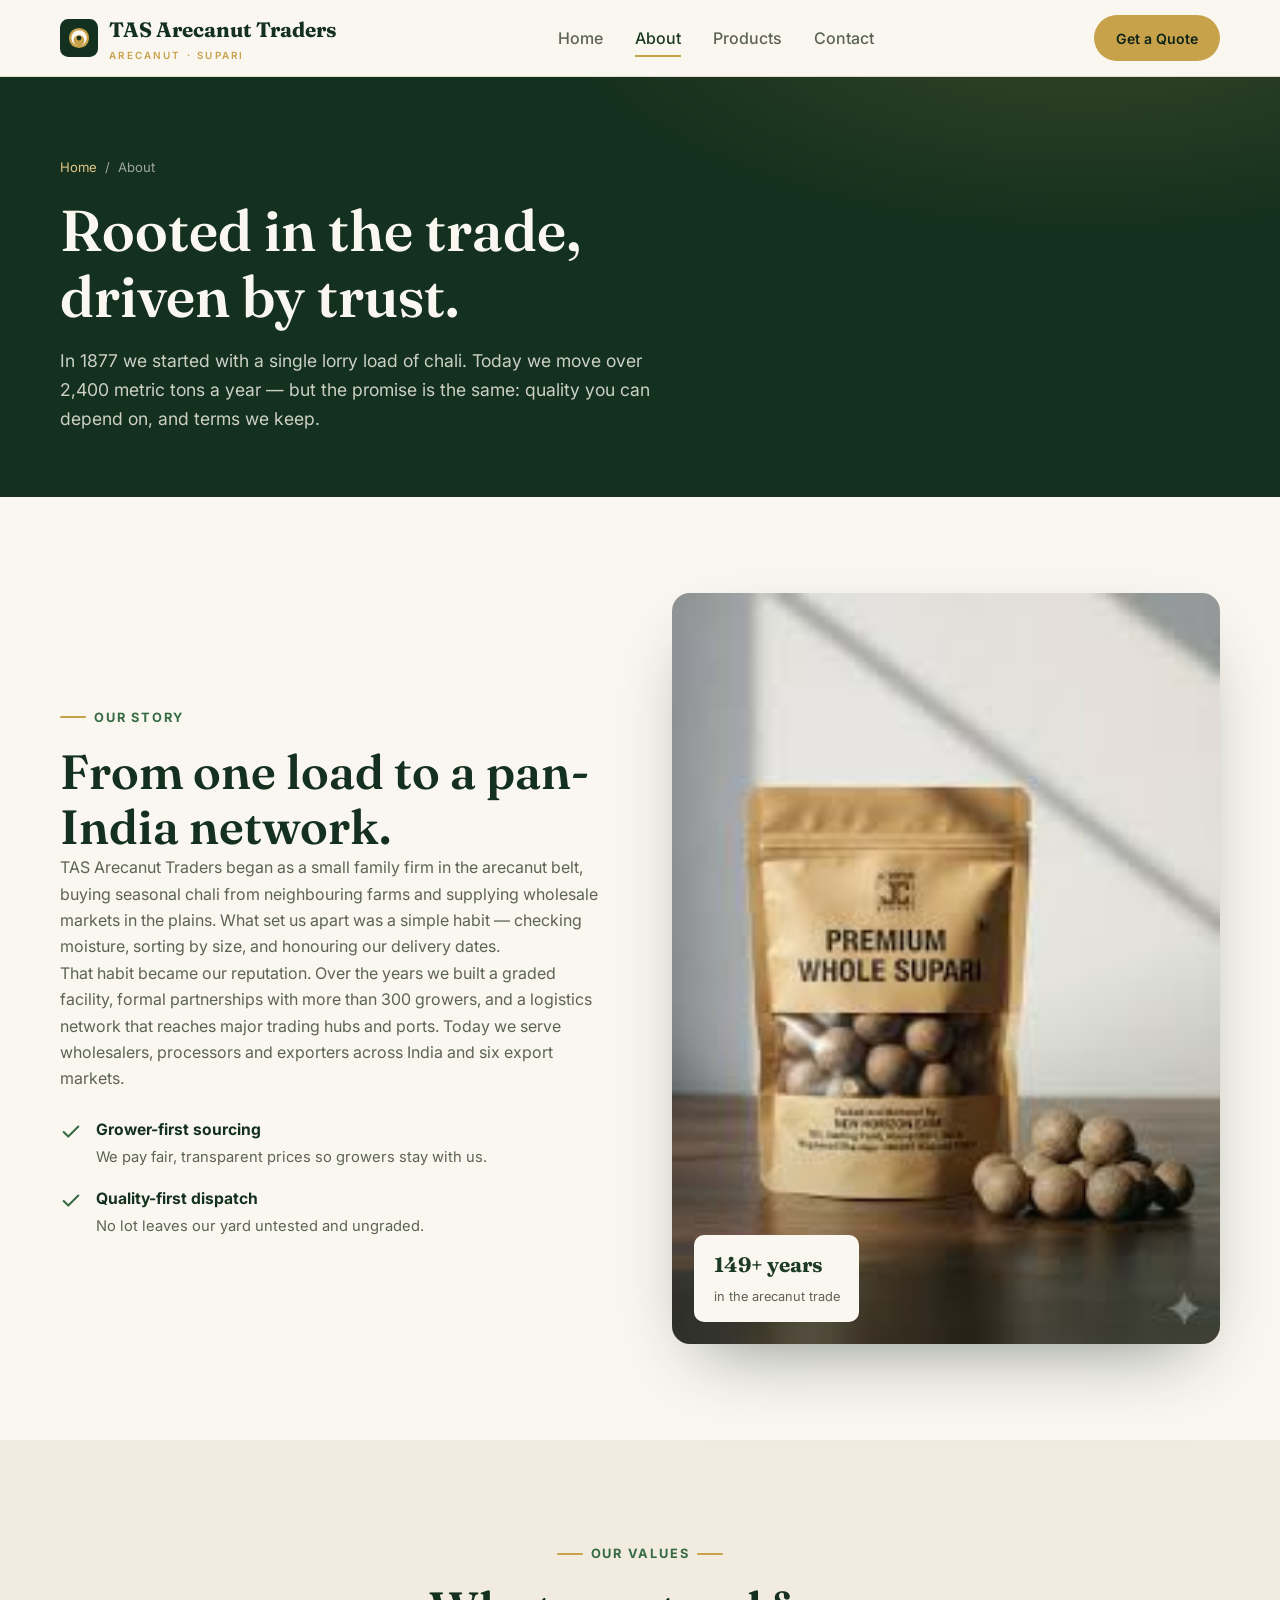
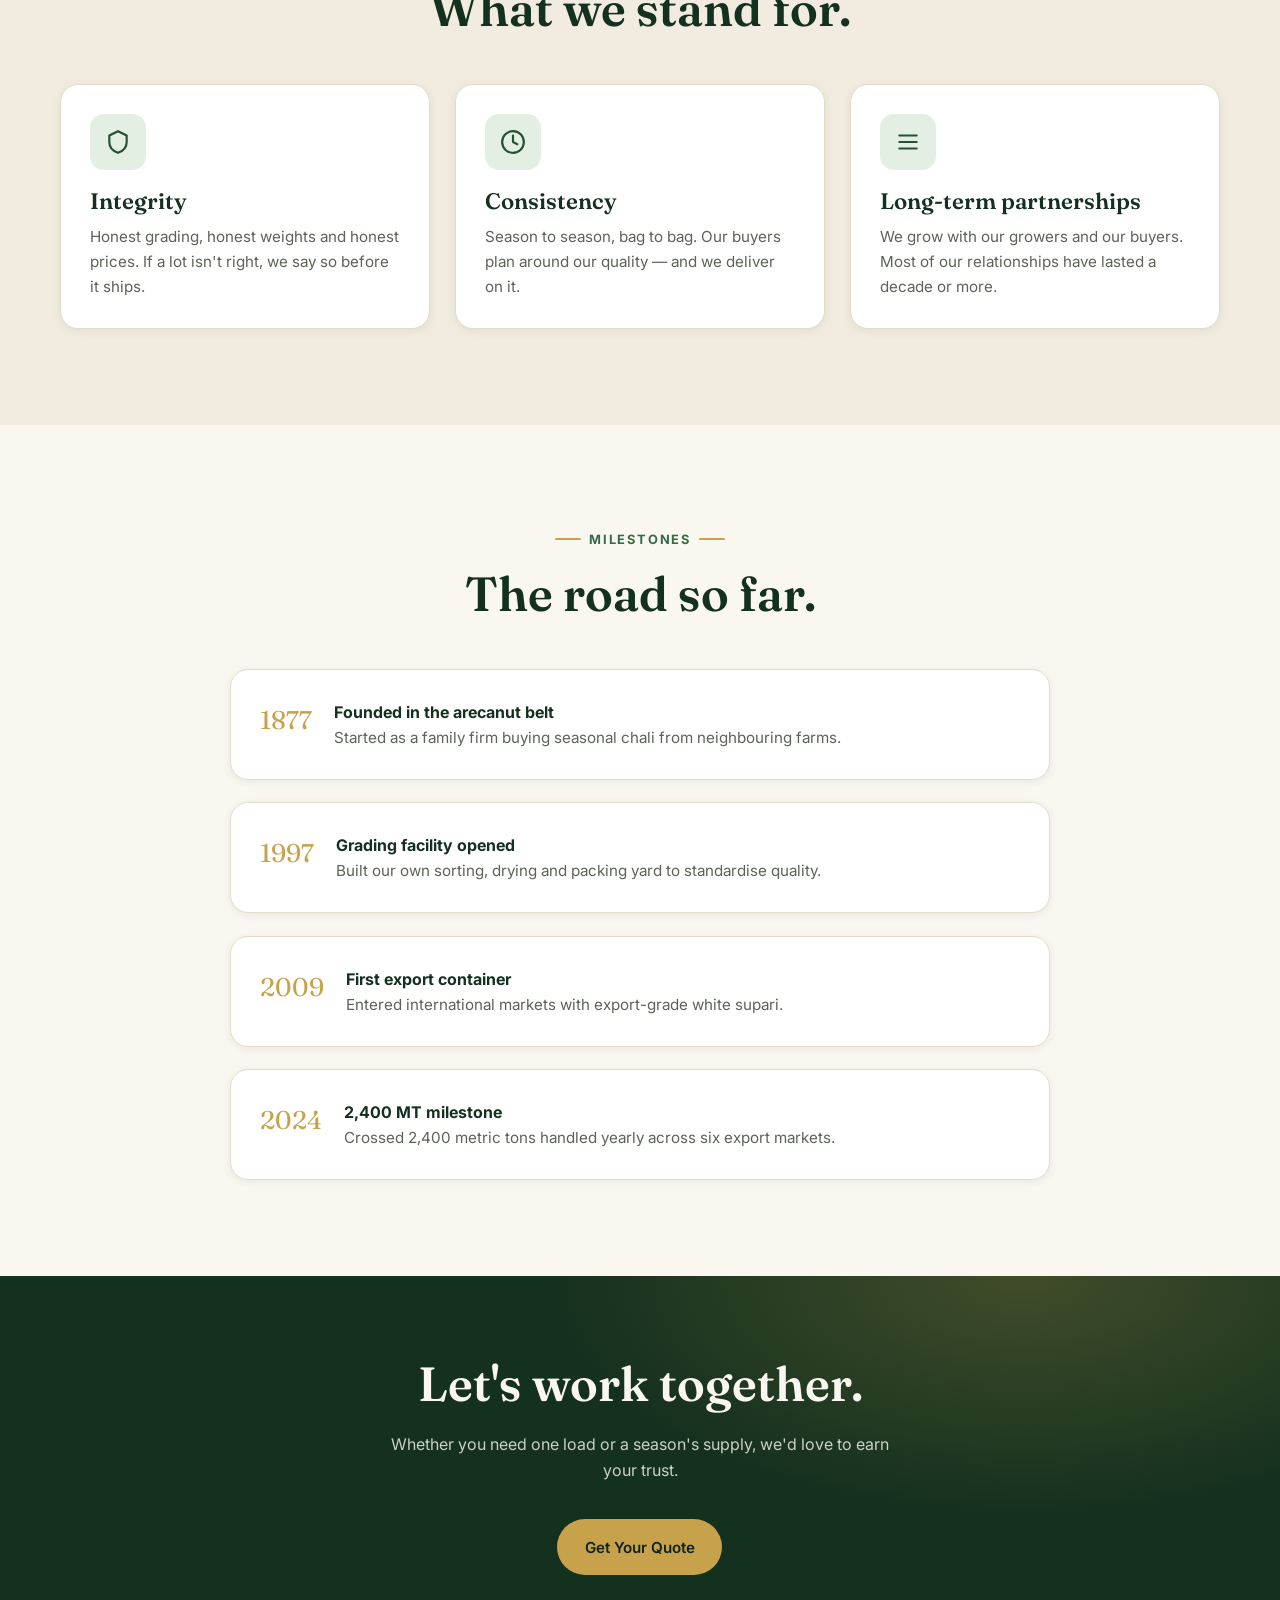
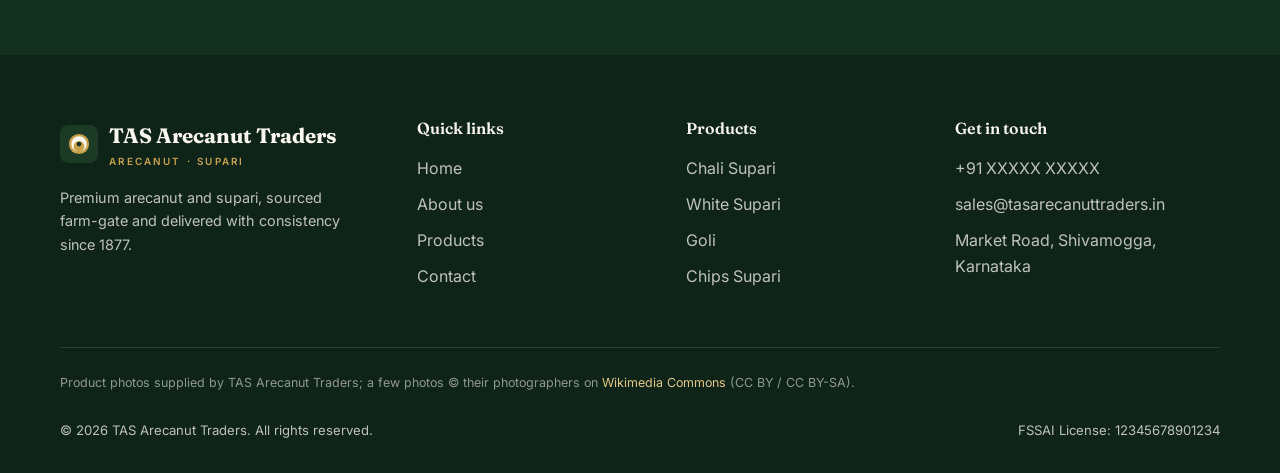
==== commit f090cfcf: "Update founding year to 1877, add plantation image and more reviews" ====
--- a/about.html
+++ b/about.html
@@ -4,7 +4,7 @@
   <meta charset="UTF-8">
   <meta name="viewport" content="width=device-width, initial-scale=1.0">
   <title>About Us — TAS Arecanut Traders</title>
-  <meta name="description" content="Learn about TAS Arecanut Traders — 18 years of arecanut and supari trading, direct farm sourcing, and a commitment to consistent quality.">
+  <meta name="description" content="Learn about TAS Arecanut Traders — 149 years of arecanut and supari trading, direct farm sourcing, and a commitment to consistent quality.">
   <link rel="icon" type="image/svg+xml" href="assets/favicon.svg">
   <link rel="preconnect" href="https://fonts.googleapis.com">
   <link rel="preconnect" href="https://fonts.gstatic.com" crossorigin>
@@ -49,7 +49,7 @@
         <a href="index.html">Home</a><span>/</span><span>About</span>
       </nav>
       <h1>Rooted in the trade,<br>driven by trust.</h1>
-      <p>Eighteen years ago we started with a single lorry load of chali. Today we move over 2,400 metric tons a year — but the promise is the same: quality you can depend on, and terms we keep.</p>
+      <p>In 1877 we started with a single lorry load of chali. Today we move over 2,400 metric tons a year — but the promise is the same: quality you can depend on, and terms we keep.</p>
     </div>
   </section>
 
@@ -85,7 +85,7 @@
       <div class="visual reveal">
         <img src="assets/images/market.jpg" alt="Graded supari lots at our facility" loading="lazy">
         <div class="badge">
-          <b>18+ years</b>
+          <b>149+ years</b>
           <span>in the arecanut trade</span>
         </div>
       </div>
@@ -134,15 +134,15 @@
       </div>
       <div class="split" style="grid-template-columns:1fr; gap:1.4rem; max-width:820px; margin-inline:auto">
         <div class="card reveal" style="display:flex; gap:1.4rem; align-items:flex-start">
-          <span style="font-family:var(--font-display); font-size:1.6rem; color:var(--gold); flex:none">2008</span>
+          <span style="font-family:var(--font-display); font-size:1.6rem; color:var(--gold); flex:none">1877</span>
           <div><b style="color:var(--green-900)">Founded in the arecanut belt</b><p style="color:var(--muted)">Started as a family firm buying seasonal chali from neighbouring farms.</p></div>
         </div>
         <div class="card reveal" style="display:flex; gap:1.4rem; align-items:flex-start">
-          <span style="font-family:var(--font-display); font-size:1.6rem; color:var(--gold); flex:none">2014</span>
+          <span style="font-family:var(--font-display); font-size:1.6rem; color:var(--gold); flex:none">1997</span>
           <div><b style="color:var(--green-900)">Grading facility opened</b><p style="color:var(--muted)">Built our own sorting, drying and packing yard to standardise quality.</p></div>
         </div>
         <div class="card reveal" style="display:flex; gap:1.4rem; align-items:flex-start">
-          <span style="font-family:var(--font-display); font-size:1.6rem; color:var(--gold); flex:none">2019</span>
+          <span style="font-family:var(--font-display); font-size:1.6rem; color:var(--gold); flex:none">2009</span>
           <div><b style="color:var(--green-900)">First export container</b><p style="color:var(--muted)">Entered international markets with export-grade white supari.</p></div>
         </div>
         <div class="card reveal" style="display:flex; gap:1.4rem; align-items:flex-start">
@@ -178,7 +178,7 @@
               <span class="brand-sub">Arecanut · Supari</span>
             </span>
           </a>
-          <p class="about-text" style="margin-top:1rem">Premium arecanut and supari, sourced farm-gate and delivered with consistency since 2008.</p>
+          <p class="about-text" style="margin-top:1rem">Premium arecanut and supari, sourced farm-gate and delivered with consistency since 1877.</p>
         </div>
         <div>
           <h4>Quick links</h4>
--- a/css/styles.css
+++ b/css/styles.css
@@ -380,7 +380,7 @@
 
 .hero-trust .stat b {
   font-family: var(--font-display);
-  font-size: 1.7rem;
+  font-size: 2rem;
   color: var(--gold-light);
 }
 
@@ -704,7 +704,7 @@
 
 .stat-item b {
   font-family: var(--font-display);
-  font-size: clamp(2.2rem, 4vw, 3.2rem);
+  font-size: clamp(2.6rem, 4.5vw, 3.6rem);
   color: var(--gold-light);
   display: block;
 }
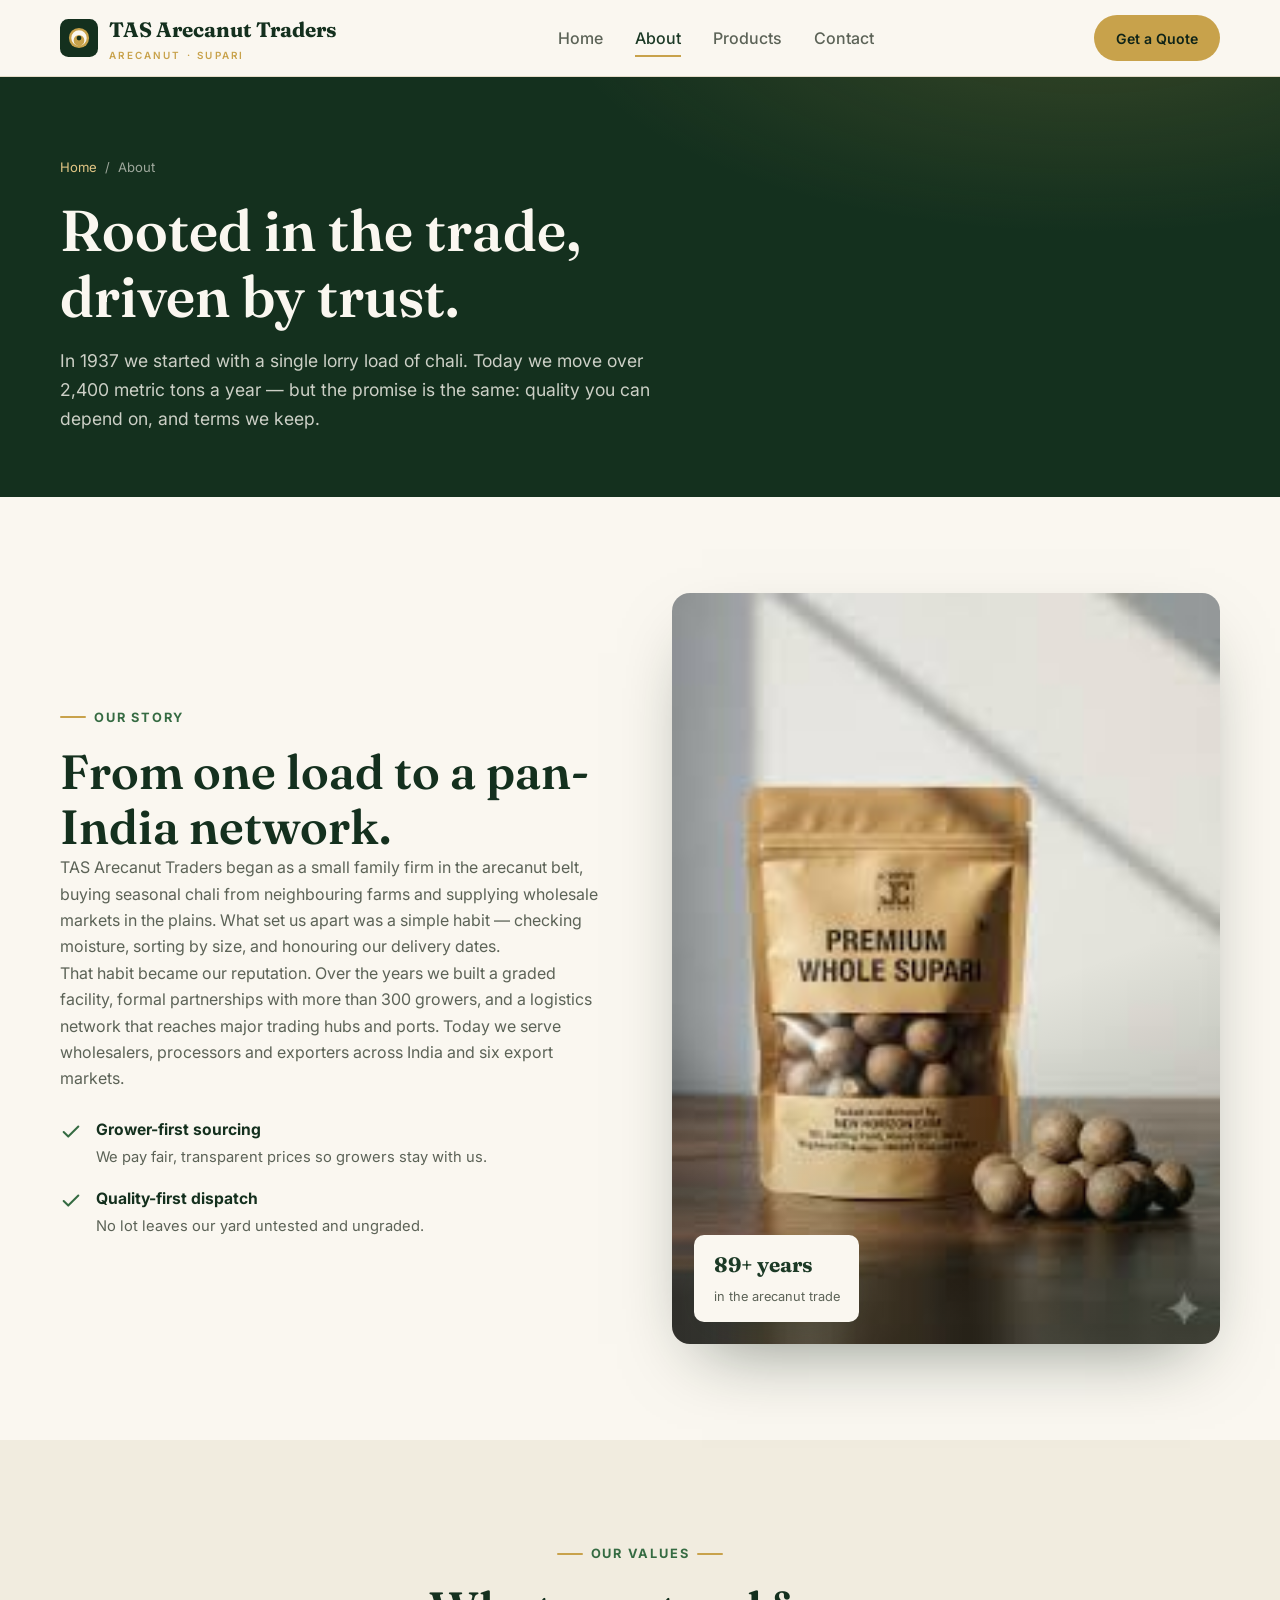
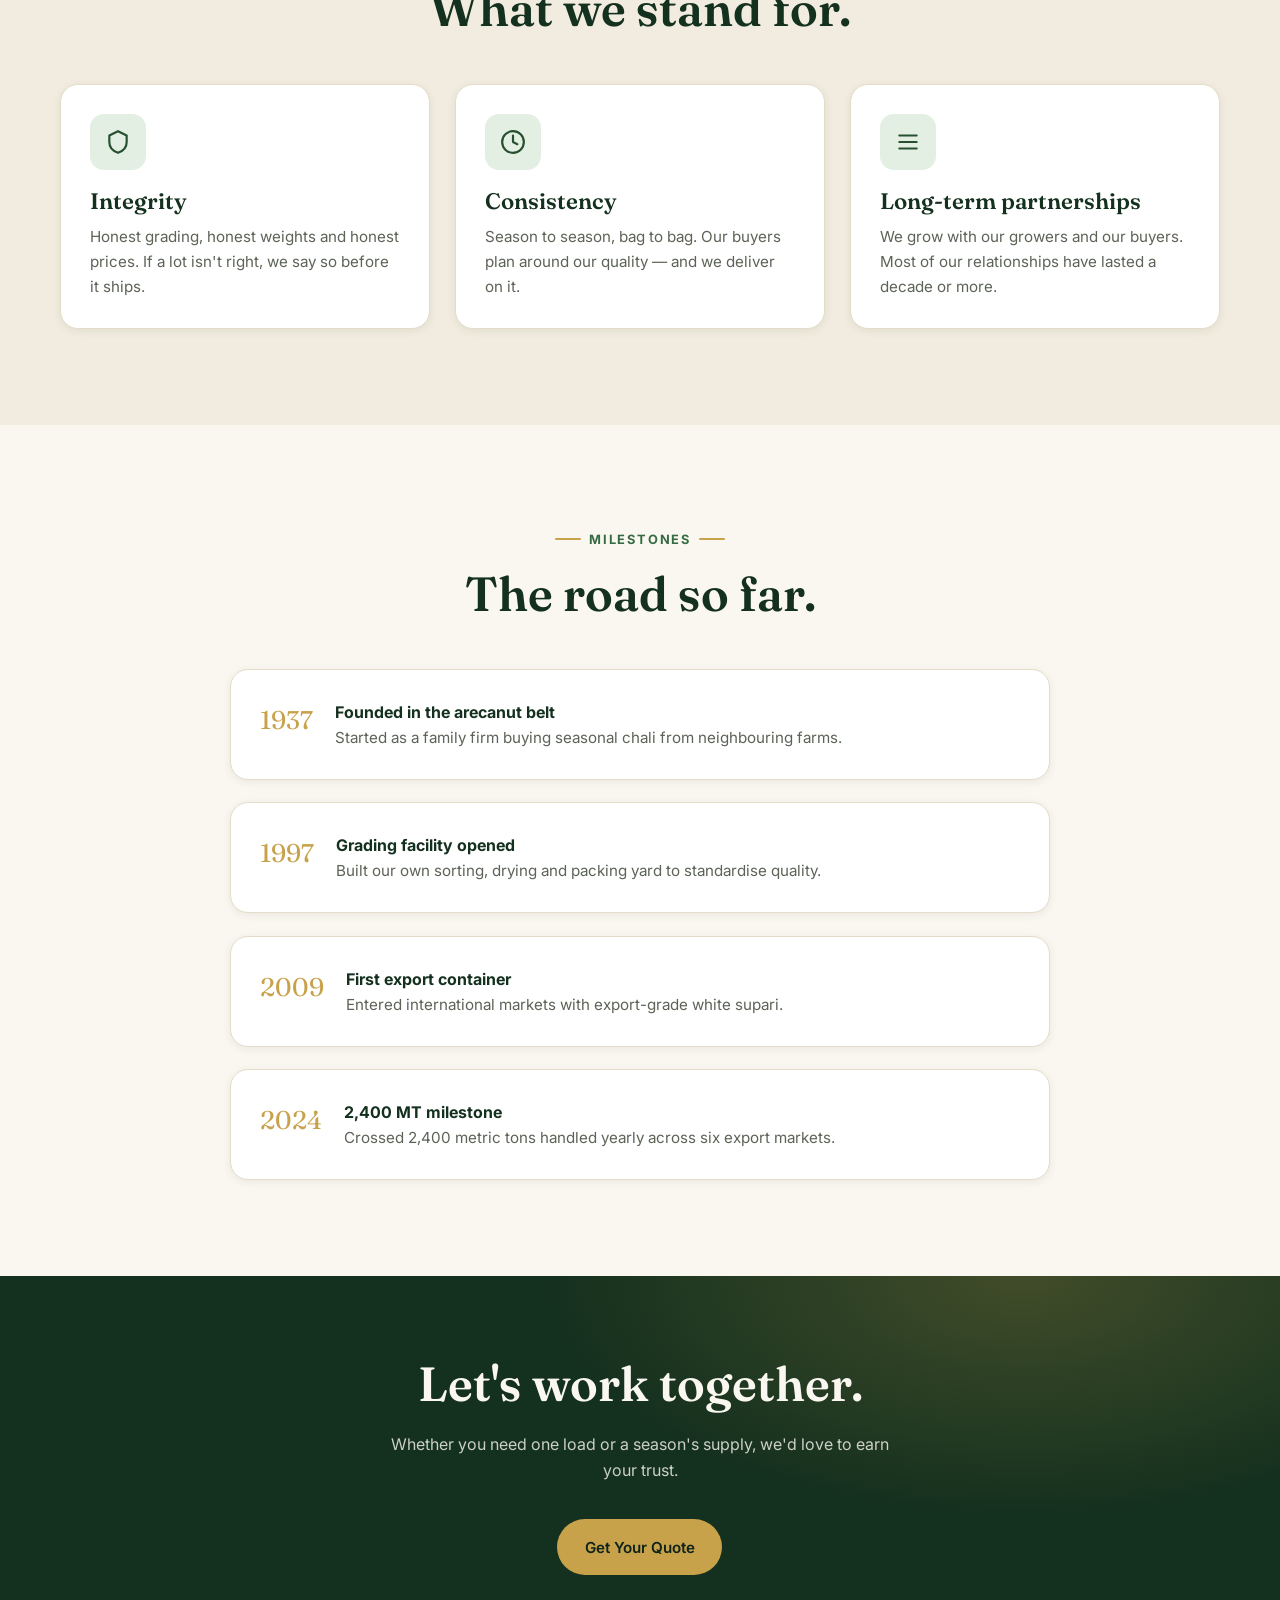
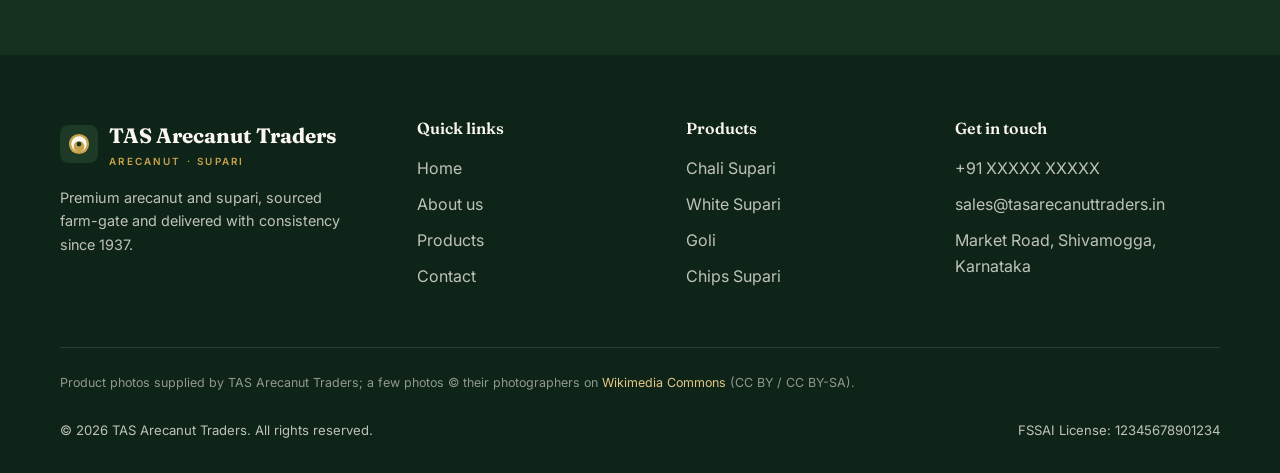
==== commit c8f38b83: "Change founding year to 1937" ====
--- a/about.html
+++ b/about.html
@@ -4,7 +4,7 @@
   <meta charset="UTF-8">
   <meta name="viewport" content="width=device-width, initial-scale=1.0">
   <title>About Us — TAS Arecanut Traders</title>
-  <meta name="description" content="Learn about TAS Arecanut Traders — 149 years of arecanut and supari trading, direct farm sourcing, and a commitment to consistent quality.">
+  <meta name="description" content="Learn about TAS Arecanut Traders — 89 years of arecanut and supari trading, direct farm sourcing, and a commitment to consistent quality.">
   <link rel="icon" type="image/svg+xml" href="assets/favicon.svg">
   <link rel="preconnect" href="https://fonts.googleapis.com">
   <link rel="preconnect" href="https://fonts.gstatic.com" crossorigin>
@@ -49,7 +49,7 @@
         <a href="index.html">Home</a><span>/</span><span>About</span>
       </nav>
       <h1>Rooted in the trade,<br>driven by trust.</h1>
-      <p>In 1877 we started with a single lorry load of chali. Today we move over 2,400 metric tons a year — but the promise is the same: quality you can depend on, and terms we keep.</p>
+      <p>In 1937 we started with a single lorry load of chali. Today we move over 2,400 metric tons a year — but the promise is the same: quality you can depend on, and terms we keep.</p>
     </div>
   </section>
 
@@ -85,7 +85,7 @@
       <div class="visual reveal">
         <img src="assets/images/market.jpg" alt="Graded supari lots at our facility" loading="lazy">
         <div class="badge">
-          <b>149+ years</b>
+          <b>89+ years</b>
           <span>in the arecanut trade</span>
         </div>
       </div>
@@ -134,7 +134,7 @@
       </div>
       <div class="split" style="grid-template-columns:1fr; gap:1.4rem; max-width:820px; margin-inline:auto">
         <div class="card reveal" style="display:flex; gap:1.4rem; align-items:flex-start">
-          <span style="font-family:var(--font-display); font-size:1.6rem; color:var(--gold); flex:none">1877</span>
+          <span style="font-family:var(--font-display); font-size:1.6rem; color:var(--gold); flex:none">1937</span>
           <div><b style="color:var(--green-900)">Founded in the arecanut belt</b><p style="color:var(--muted)">Started as a family firm buying seasonal chali from neighbouring farms.</p></div>
         </div>
         <div class="card reveal" style="display:flex; gap:1.4rem; align-items:flex-start">
@@ -178,7 +178,7 @@
               <span class="brand-sub">Arecanut · Supari</span>
             </span>
           </a>
-          <p class="about-text" style="margin-top:1rem">Premium arecanut and supari, sourced farm-gate and delivered with consistency since 1877.</p>
+          <p class="about-text" style="margin-top:1rem">Premium arecanut and supari, sourced farm-gate and delivered with consistency since 1937.</p>
         </div>
         <div>
           <h4>Quick links</h4>
